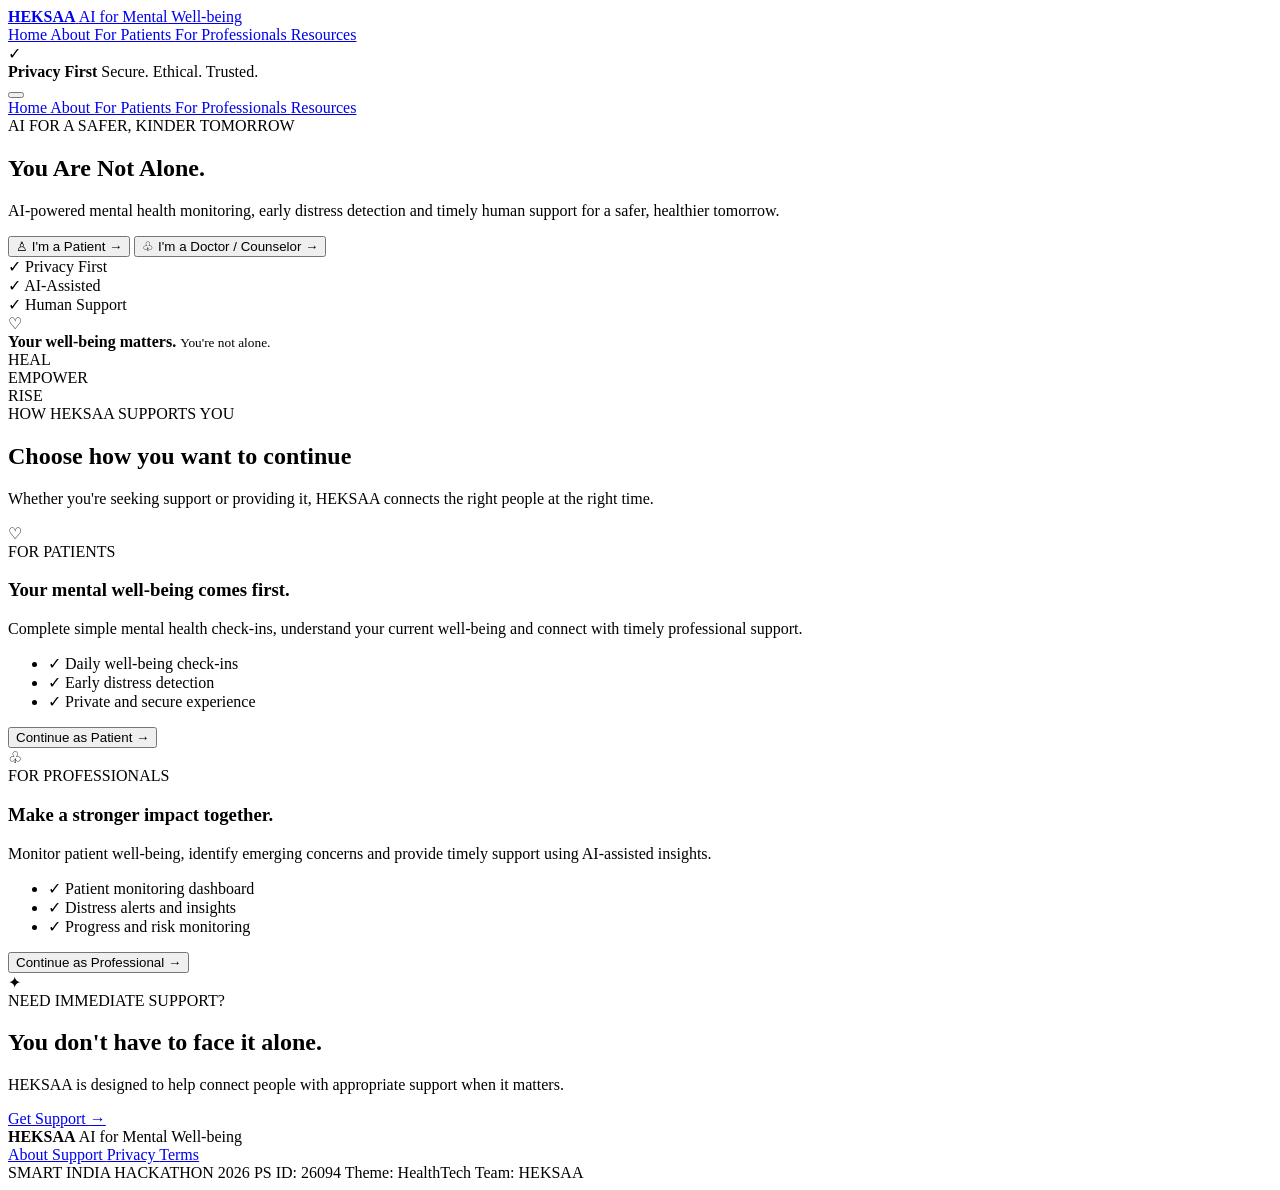
==== index.html @ cf3065b9 "Add main HTML structure for HEKSAA application This HTML file serves as the main structure for the H" ====
<!DOCTYPE html>
<html lang="en">
<head>
    <meta charset="UTF-8">

    <meta
        name="viewport"
        content="width=device-width, initial-scale=1.0">

    <meta
        name="description"
        content="HEKSAA - AI-powered mental health monitoring and timely support.">

    <meta name="theme-color" content="#08745d">

    <title>HEKSAA | AI for Mental Well-being</title>

    <link rel="stylesheet" href="index.css">
</head>

<body>

    <!-- =====================================================
         HEADER
    ====================================================== -->

    <header class="site-header">

        <a href="index.html" class="brand">

            <div class="brand-logo" aria-hidden="true">
                <span class="leaf leaf-one"></span>
                <span class="leaf leaf-two"></span>
                <span class="leaf leaf-three"></span>
                <span class="leaf leaf-four"></span>
            </div>

            <div class="brand-text">
                <strong>HEKSAA</strong>
                <span>AI for Mental Well-being</span>
            </div>

        </a>


        <nav class="desktop-nav" aria-label="Main navigation">

            <a href="index.html" class="active">
                Home
            </a>

            <a href="about.html">
                About
            </a>

            <a href="#roles">
                For Patients
            </a>

            <a href="#roles">
                For Professionals
            </a>

            <a href="#support">
                Resources
            </a>

        </nav>


        <div class="privacy-badge">

            <div class="shield">
                ✓
            </div>

            <div>
                <strong>Privacy First</strong>
                <span>Secure. Ethical. Trusted.</span>
            </div>

        </div>


        <button
            class="mobile-menu-button"
            id="mobileMenuButton"
            type="button"
            aria-label="Open navigation"
            aria-expanded="false">

            <span></span>
            <span></span>
            <span></span>

        </button>

    </header>


    <!-- =====================================================
         MOBILE NAVIGATION
    ====================================================== -->

    <div class="mobile-nav" id="mobileNav">

        <a href="index.html">
            Home
        </a>

        <a href="about.html">
            About
        </a>

        <a href="#roles" data-mobile-role="patient">
            For Patients
        </a>

        <a href="#roles" data-mobile-role="doctor">
            For Professionals
        </a>

        <a href="#support">
            Resources
        </a>

    </div>


    <!-- =====================================================
         HERO
    ====================================================== -->

    <main>

        <section class="hero">

            <!-- Background decoration -->

            <div class="hero-glow glow-one"></div>
            <div class="hero-glow glow-two"></div>
            <div class="hero-glow glow-three"></div>


            <div class="hero-content">

                <div class="eyebrow">
                    AI FOR A SAFER, KINDER TOMORROW
                </div>


                <h1>
                    You Are
                    <span>Not Alone.</span>
                </h1>


                <p class="hero-description">

                    AI-powered mental health monitoring,
                    early distress detection and timely
                    human support for a safer,
                    healthier tomorrow.

                </p>


                <div class="hero-actions">

                    <button
                        type="button"
                        class="primary-button"
                        id="patientButton">

                        <span class="button-icon">♙</span>

                        <span>
                            I'm a Patient
                        </span>

                        <span class="button-arrow">→</span>

                    </button>


                    <button
                        type="button"
                        class="secondary-button"
                        id="doctorButton">

                        <span class="button-icon">♧</span>

                        <span>
                            I'm a Doctor / Counselor
                        </span>

                        <span class="button-arrow">→</span>

                    </button>

                </div>


                <div class="trust-row">

                    <div class="trust-item">
                        <span class="trust-icon">✓</span>
                        <span>Privacy First</span>
                    </div>

                    <div class="trust-item">
                        <span class="trust-icon">✓</span>
                        <span>AI-Assisted</span>
                    </div>

                    <div class="trust-item">
                        <span class="trust-icon">✓</span>
                        <span>Human Support</span>
                    </div>

                </div>

            </div>


            <!-- =================================================
                 VISUAL AREA
            ================================================== -->

            <div class="hero-visual">

                <div class="sun"></div>

                <div class="mountain mountain-back"></div>
                <div class="mountain mountain-middle"></div>
                <div class="mountain mountain-front"></div>


                <div class="lake"></div>


                <!-- Tree -->

                <div class="tree">

                    <div class="tree-trunk"></div>

                    <div class="tree-crown crown-one"></div>
                    <div class="tree-crown crown-two"></div>
                    <div class="tree-crown crown-three"></div>
                    <div class="tree-crown crown-four"></div>
                    <div class="tree-crown crown-five"></div>

                </div>


                <!-- Person -->

                <div class="person">

                    <div class="person-head"></div>

                    <div class="person-body"></div>

                    <div class="person-leg leg-one"></div>
                    <div class="person-leg leg-two"></div>

                </div>


                <!-- Floating message -->

                <div class="visual-message">

                    <span class="message-icon">
                        ♡
                    </span>

                    <div>
                        <strong>
                            Your well-being matters.
                        </strong>

                        <small>
                            You're not alone.
                        </small>
                    </div>

                </div>


                <!-- Vertical words -->

                <div class="visual-words">
                    HEAL<br>
                    EMPOWER<br>
                    RISE

                    <span></span>
                </div>

            </div>

        </section>


        <!-- =====================================================
             ROLE SECTION
        ====================================================== -->

        <section class="roles-section" id="roles">

            <div class="section-heading">

                <span>
                    HOW HEKSAA SUPPORTS YOU
                </span>

                <h2>
                    Choose how you want to continue
                </h2>

                <p>
                    Whether you're seeking support or providing it,
                    HEKSAA connects the right people at the right time.
                </p>

            </div>


            <div class="role-cards">

                <!-- Patient -->

                <article class="role-card patient-card">

                    <div class="role-card-icon">
                        ♡
                    </div>

                    <div class="role-card-content">

                        <span class="role-label">
                            FOR PATIENTS
                        </span>

                        <h3>
                            Your mental well-being comes first.
                        </h3>

                        <p>
                            Complete simple mental health check-ins,
                            understand your current well-being and
                            connect with timely professional support.
                        </p>

                        <ul>

                            <li>
                                <span>✓</span>
                                Daily well-being check-ins
                            </li>

                            <li>
                                <span>✓</span>
                                Early distress detection
                            </li>

                            <li>
                                <span>✓</span>
                                Private and secure experience
                            </li>

                        </ul>

                        <button
                            type="button"
                            class="card-button patient-card-button">

                            Continue as Patient
                            <span>→</span>

                        </button>

                    </div>

                </article>


                <!-- Doctor -->

                <article class="role-card doctor-card">

                    <div class="role-card-icon">
                        ♧
                    </div>

                    <div class="role-card-content">

                        <span class="role-label">
                            FOR PROFESSIONALS
                        </span>

                        <h3>
                            Make a stronger impact together.
                        </h3>

                        <p>
                            Monitor patient well-being, identify
                            emerging concerns and provide timely
                            support using AI-assisted insights.
                        </p>

                        <ul>

                            <li>
                                <span>✓</span>
                                Patient monitoring dashboard
                            </li>

                            <li>
                                <span>✓</span>
                                Distress alerts and insights
                            </li>

                            <li>
                                <span>✓</span>
                                Progress and risk monitoring
                            </li>

                        </ul>

                        <button
                            type="button"
                            class="card-button doctor-card-button">

                            Continue as Professional
                            <span>→</span>

                        </button>

                    </div>

                </article>

            </div>

        </section>


        <!-- =====================================================
             SUPPORT STRIP
        ====================================================== -->

        <section class="support-section" id="support">

            <div class="support-content">

                <div class="support-icon">
                    ✦
                </div>

                <div>

                    <span>
                        NEED IMMEDIATE SUPPORT?
                    </span>

                    <h2>
                        You don't have to face it alone.
                    </h2>

                    <p>
                        HEKSAA is designed to help connect people
                        with appropriate support when it matters.
                    </p>

                </div>

            </div>


            <a
                href="help.html"
                class="support-button">

                Get Support
                <span>→</span>

            </a>

        </section>

    </main>


    <!-- =====================================================
         FOOTER
    ====================================================== -->

    <footer class="site-footer">

        <div class="footer-main">

            <div class="footer-brand">

                <div class="small-logo">
                    <span class="leaf leaf-one"></span>
                    <span class="leaf leaf-two"></span>
                    <span class="leaf leaf-three"></span>
                    <span class="leaf leaf-four"></span>
                </div>

                <div>
                    <strong>HEKSAA</strong>
                    <span>AI for Mental Well-being</span>
                </div>

            </div>


            <div class="footer-links">

                <a href="about.html">
                    About
                </a>

                <a href="help.html">
                    Support
                </a>

                <a href="privacy.html">
                    Privacy
                </a>

                <a href="#">
                    Terms
                </a>

            </div>

        </div>


        <div class="footer-bottom">

            <span>
                SMART INDIA HACKATHON 2026
            </span>

            <i></i>

            <span>
                PS ID: 26094
            </span>

            <i></i>

            <span>
                Theme: HealthTech
            </span>

            <i></i>

            <span>
                Team: HEKSAA
            </span>

        </div>

    </footer>


    <script src="index.js"></script>

</body>
</html>
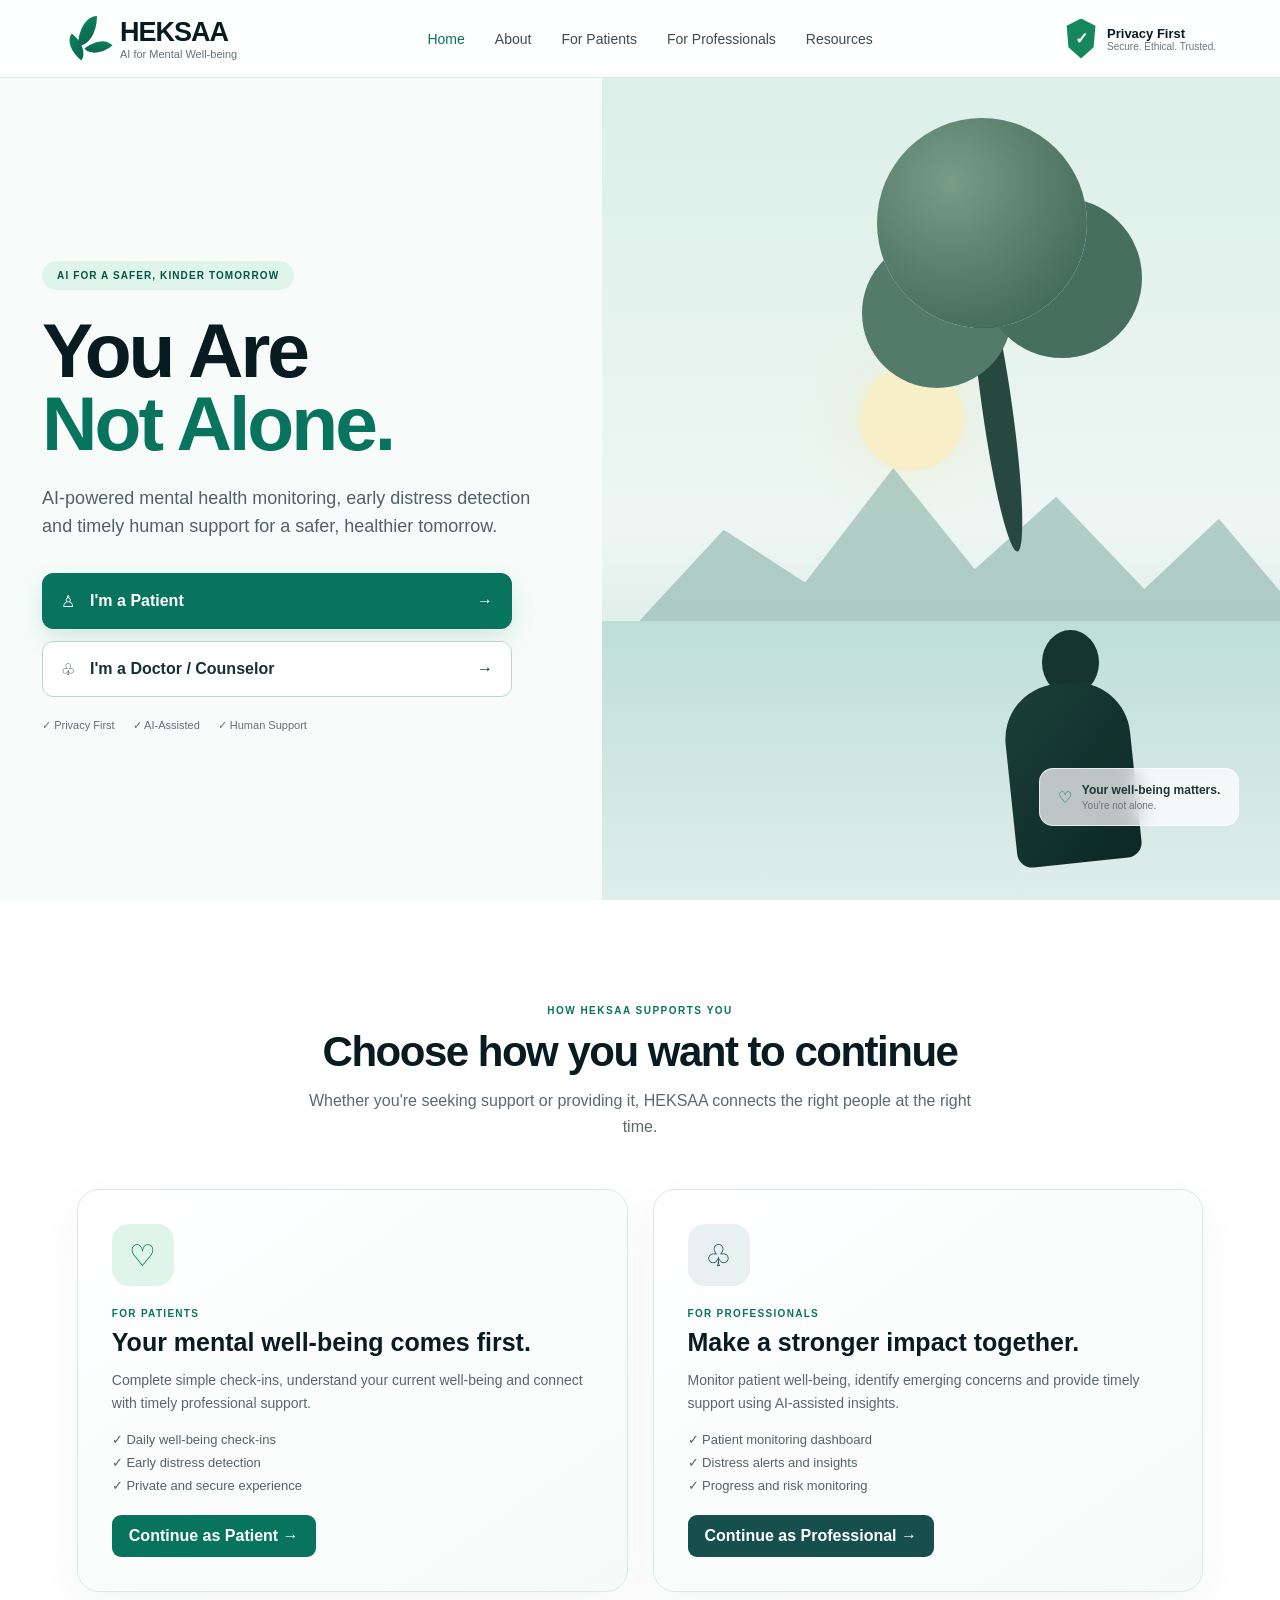
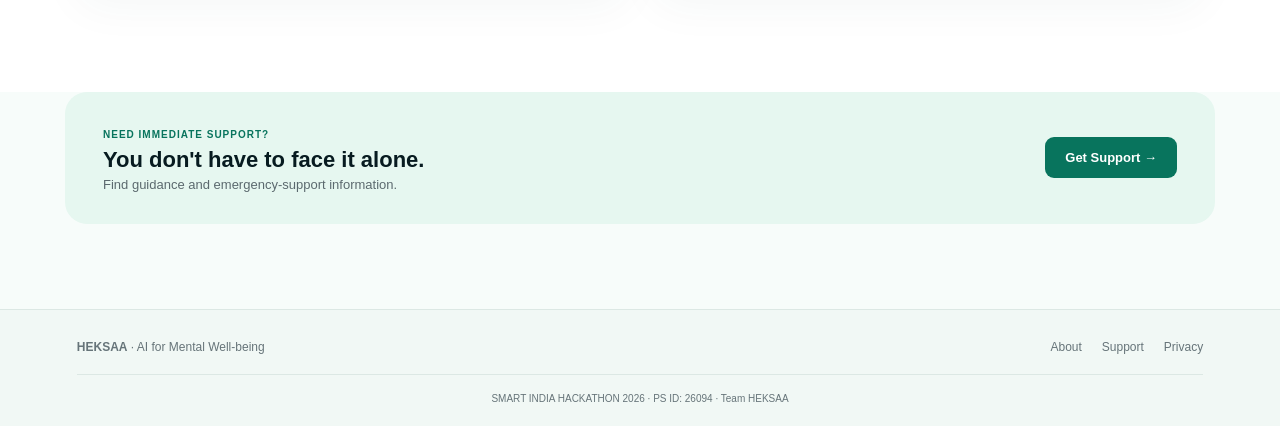
==== commit 925a93d4: "Add files via upload" ====
--- a/index.html
+++ b/index.html
@@ -1,577 +1,39 @@
 <!DOCTYPE html>
 <html lang="en">
 <head>
-    <meta charset="UTF-8">
-
-    <meta
-        name="viewport"
-        content="width=device-width, initial-scale=1.0">
-
-    <meta
-        name="description"
-        content="HEKSAA - AI-powered mental health monitoring and timely support.">
-
-    <meta name="theme-color" content="#08745d">
-
-    <title>HEKSAA | AI for Mental Well-being</title>
-
-    <link rel="stylesheet" href="index.css">
+<meta charset="UTF-8"><meta name="viewport" content="width=device-width,initial-scale=1.0">
+<meta name="description" content="HEKSAA - AI-powered mental health monitoring and timely support.">
+<title>HEKSAA | AI for Mental Well-being</title>
+<link rel="stylesheet" href="index.css">
 </head>
-
 <body>
-
-    <!-- =====================================================
-         HEADER
-    ====================================================== -->
-
-    <header class="site-header">
-
-        <a href="index.html" class="brand">
-
-            <div class="brand-logo" aria-hidden="true">
-                <span class="leaf leaf-one"></span>
-                <span class="leaf leaf-two"></span>
-                <span class="leaf leaf-three"></span>
-                <span class="leaf leaf-four"></span>
-            </div>
-
-            <div class="brand-text">
-                <strong>HEKSAA</strong>
-                <span>AI for Mental Well-being</span>
-            </div>
-
-        </a>
-
-
-        <nav class="desktop-nav" aria-label="Main navigation">
-
-            <a href="index.html" class="active">
-                Home
-            </a>
-
-            <a href="about.html">
-                About
-            </a>
-
-            <a href="#roles">
-                For Patients
-            </a>
-
-            <a href="#roles">
-                For Professionals
-            </a>
-
-            <a href="#support">
-                Resources
-            </a>
-
-        </nav>
-
-
-        <div class="privacy-badge">
-
-            <div class="shield">
-                ✓
-            </div>
-
-            <div>
-                <strong>Privacy First</strong>
-                <span>Secure. Ethical. Trusted.</span>
-            </div>
-
-        </div>
-
-
-        <button
-            class="mobile-menu-button"
-            id="mobileMenuButton"
-            type="button"
-            aria-label="Open navigation"
-            aria-expanded="false">
-
-            <span></span>
-            <span></span>
-            <span></span>
-
-        </button>
-
-    </header>
-
-
-    <!-- =====================================================
-         MOBILE NAVIGATION
-    ====================================================== -->
-
-    <div class="mobile-nav" id="mobileNav">
-
-        <a href="index.html">
-            Home
-        </a>
-
-        <a href="about.html">
-            About
-        </a>
-
-        <a href="#roles" data-mobile-role="patient">
-            For Patients
-        </a>
-
-        <a href="#roles" data-mobile-role="doctor">
-            For Professionals
-        </a>
-
-        <a href="#support">
-            Resources
-        </a>
-
-    </div>
-
-
-    <!-- =====================================================
-         HERO
-    ====================================================== -->
-
-    <main>
-
-        <section class="hero">
-
-            <!-- Background decoration -->
-
-            <div class="hero-glow glow-one"></div>
-            <div class="hero-glow glow-two"></div>
-            <div class="hero-glow glow-three"></div>
-
-
-            <div class="hero-content">
-
-                <div class="eyebrow">
-                    AI FOR A SAFER, KINDER TOMORROW
-                </div>
-
-
-                <h1>
-                    You Are
-                    <span>Not Alone.</span>
-                </h1>
-
-
-                <p class="hero-description">
-
-                    AI-powered mental health monitoring,
-                    early distress detection and timely
-                    human support for a safer,
-                    healthier tomorrow.
-
-                </p>
-
-
-                <div class="hero-actions">
-
-                    <button
-                        type="button"
-                        class="primary-button"
-                        id="patientButton">
-
-                        <span class="button-icon">♙</span>
-
-                        <span>
-                            I'm a Patient
-                        </span>
-
-                        <span class="button-arrow">→</span>
-
-                    </button>
-
-
-                    <button
-                        type="button"
-                        class="secondary-button"
-                        id="doctorButton">
-
-                        <span class="button-icon">♧</span>
-
-                        <span>
-                            I'm a Doctor / Counselor
-                        </span>
-
-                        <span class="button-arrow">→</span>
-
-                    </button>
-
-                </div>
-
-
-                <div class="trust-row">
-
-                    <div class="trust-item">
-                        <span class="trust-icon">✓</span>
-                        <span>Privacy First</span>
-                    </div>
-
-                    <div class="trust-item">
-                        <span class="trust-icon">✓</span>
-                        <span>AI-Assisted</span>
-                    </div>
-
-                    <div class="trust-item">
-                        <span class="trust-icon">✓</span>
-                        <span>Human Support</span>
-                    </div>
-
-                </div>
-
-            </div>
-
-
-            <!-- =================================================
-                 VISUAL AREA
-            ================================================== -->
-
-            <div class="hero-visual">
-
-                <div class="sun"></div>
-
-                <div class="mountain mountain-back"></div>
-                <div class="mountain mountain-middle"></div>
-                <div class="mountain mountain-front"></div>
-
-
-                <div class="lake"></div>
-
-
-                <!-- Tree -->
-
-                <div class="tree">
-
-                    <div class="tree-trunk"></div>
-
-                    <div class="tree-crown crown-one"></div>
-                    <div class="tree-crown crown-two"></div>
-                    <div class="tree-crown crown-three"></div>
-                    <div class="tree-crown crown-four"></div>
-                    <div class="tree-crown crown-five"></div>
-
-                </div>
-
-
-                <!-- Person -->
-
-                <div class="person">
-
-                    <div class="person-head"></div>
-
-                    <div class="person-body"></div>
-
-                    <div class="person-leg leg-one"></div>
-                    <div class="person-leg leg-two"></div>
-
-                </div>
-
-
-                <!-- Floating message -->
-
-                <div class="visual-message">
-
-                    <span class="message-icon">
-                        ♡
-                    </span>
-
-                    <div>
-                        <strong>
-                            Your well-being matters.
-                        </strong>
-
-                        <small>
-                            You're not alone.
-                        </small>
-                    </div>
-
-                </div>
-
-
-                <!-- Vertical words -->
-
-                <div class="visual-words">
-                    HEAL<br>
-                    EMPOWER<br>
-                    RISE
-
-                    <span></span>
-                </div>
-
-            </div>
-
-        </section>
-
-
-        <!-- =====================================================
-             ROLE SECTION
-        ====================================================== -->
-
-        <section class="roles-section" id="roles">
-
-            <div class="section-heading">
-
-                <span>
-                    HOW HEKSAA SUPPORTS YOU
-                </span>
-
-                <h2>
-                    Choose how you want to continue
-                </h2>
-
-                <p>
-                    Whether you're seeking support or providing it,
-                    HEKSAA connects the right people at the right time.
-                </p>
-
-            </div>
-
-
-            <div class="role-cards">
-
-                <!-- Patient -->
-
-                <article class="role-card patient-card">
-
-                    <div class="role-card-icon">
-                        ♡
-                    </div>
-
-                    <div class="role-card-content">
-
-                        <span class="role-label">
-                            FOR PATIENTS
-                        </span>
-
-                        <h3>
-                            Your mental well-being comes first.
-                        </h3>
-
-                        <p>
-                            Complete simple mental health check-ins,
-                            understand your current well-being and
-                            connect with timely professional support.
-                        </p>
-
-                        <ul>
-
-                            <li>
-                                <span>✓</span>
-                                Daily well-being check-ins
-                            </li>
-
-                            <li>
-                                <span>✓</span>
-                                Early distress detection
-                            </li>
-
-                            <li>
-                                <span>✓</span>
-                                Private and secure experience
-                            </li>
-
-                        </ul>
-
-                        <button
-                            type="button"
-                            class="card-button patient-card-button">
-
-                            Continue as Patient
-                            <span>→</span>
-
-                        </button>
-
-                    </div>
-
-                </article>
-
-
-                <!-- Doctor -->
-
-                <article class="role-card doctor-card">
-
-                    <div class="role-card-icon">
-                        ♧
-                    </div>
-
-                    <div class="role-card-content">
-
-                        <span class="role-label">
-                            FOR PROFESSIONALS
-                        </span>
-
-                        <h3>
-                            Make a stronger impact together.
-                        </h3>
-
-                        <p>
-                            Monitor patient well-being, identify
-                            emerging concerns and provide timely
-                            support using AI-assisted insights.
-                        </p>
-
-                        <ul>
-
-                            <li>
-                                <span>✓</span>
-                                Patient monitoring dashboard
-                            </li>
-
-                            <li>
-                                <span>✓</span>
-                                Distress alerts and insights
-                            </li>
-
-                            <li>
-                                <span>✓</span>
-                                Progress and risk monitoring
-                            </li>
-
-                        </ul>
-
-                        <button
-                            type="button"
-                            class="card-button doctor-card-button">
-
-                            Continue as Professional
-                            <span>→</span>
-
-                        </button>
-
-                    </div>
-
-                </article>
-
-            </div>
-
-        </section>
-
-
-        <!-- =====================================================
-             SUPPORT STRIP
-        ====================================================== -->
-
-        <section class="support-section" id="support">
-
-            <div class="support-content">
-
-                <div class="support-icon">
-                    ✦
-                </div>
-
-                <div>
-
-                    <span>
-                        NEED IMMEDIATE SUPPORT?
-                    </span>
-
-                    <h2>
-                        You don't have to face it alone.
-                    </h2>
-
-                    <p>
-                        HEKSAA is designed to help connect people
-                        with appropriate support when it matters.
-                    </p>
-
-                </div>
-
-            </div>
-
-
-            <a
-                href="help.html"
-                class="support-button">
-
-                Get Support
-                <span>→</span>
-
-            </a>
-
-        </section>
-
-    </main>
-
-
-    <!-- =====================================================
-         FOOTER
-    ====================================================== -->
-
-    <footer class="site-footer">
-
-        <div class="footer-main">
-
-            <div class="footer-brand">
-
-                <div class="small-logo">
-                    <span class="leaf leaf-one"></span>
-                    <span class="leaf leaf-two"></span>
-                    <span class="leaf leaf-three"></span>
-                    <span class="leaf leaf-four"></span>
-                </div>
-
-                <div>
-                    <strong>HEKSAA</strong>
-                    <span>AI for Mental Well-being</span>
-                </div>
-
-            </div>
-
-
-            <div class="footer-links">
-
-                <a href="about.html">
-                    About
-                </a>
-
-                <a href="help.html">
-                    Support
-                </a>
-
-                <a href="privacy.html">
-                    Privacy
-                </a>
-
-                <a href="#">
-                    Terms
-                </a>
-
-            </div>
-
-        </div>
-
-
-        <div class="footer-bottom">
-
-            <span>
-                SMART INDIA HACKATHON 2026
-            </span>
-
-            <i></i>
-
-            <span>
-                PS ID: 26094
-            </span>
-
-            <i></i>
-
-            <span>
-                Theme: HealthTech
-            </span>
-
-            <i></i>
-
-            <span>
-                Team: HEKSAA
-            </span>
-
-        </div>
-
-    </footer>
-
-
-    <script src="index.js"></script>
-
-</body>
-</html>
+<header class="site-header">
+<a href="index.html" class="brand"><div class="brand-logo"><span class="leaf l1"></span><span class="leaf l2"></span><span class="leaf l3"></span></div><div><strong>HEKSAA</strong><small>AI for Mental Well-being</small></div></a>
+<nav><a class="active" href="index.html">Home</a><a href="about.html">About</a><a href="#roles">For Patients</a><a href="#roles">For Professionals</a><a href="help.html">Resources</a></nav>
+<div class="privacy"><b>✓</b><span><strong>Privacy First</strong><small>Secure. Ethical. Trusted.</small></span></div>
+<button class="menu" id="menu">☰</button>
+</header>
+<div class="mobile-nav" id="mobileNav"><a href="index.html">Home</a><a href="about.html">About</a><a href="#roles">For Patients</a><a href="#roles">For Professionals</a><a href="help.html">Resources</a></div>
+<main>
+<section class="hero">
+<div class="hero-copy">
+<span class="eyebrow">AI FOR A SAFER, KINDER TOMORROW</span>
+<h1>You Are <span>Not Alone.</span></h1>
+<p>AI-powered mental health monitoring, early distress detection and timely human support for a safer, healthier tomorrow.</p>
+<div class="hero-actions"><button id="patientBtn">♙ <span>I'm a Patient</span> →</button><button id="doctorBtn">♧ <span>I'm a Doctor / Counselor</span> →</button></div>
+<div class="trust"><span>✓ Privacy First</span><span>✓ AI-Assisted</span><span>✓ Human Support</span></div>
+</div>
+<div class="hero-art"><div class="sun"></div><div class="mountains"></div><div class="lake"></div><div class="tree"></div><div class="person"></div><div class="message">♡ <span><b>Your well-being matters.</b><small>You're not alone.</small></span></div></div>
+</section>
+<section class="roles" id="roles">
+<div class="heading"><span>HOW HEKSAA SUPPORTS YOU</span><h2>Choose how you want to continue</h2><p>Whether you're seeking support or providing it, HEKSAA connects the right people at the right time.</p></div>
+<div class="cards">
+<article><div class="icon">♡</div><span>FOR PATIENTS</span><h3>Your mental well-being comes first.</h3><p>Complete simple check-ins, understand your current well-being and connect with timely professional support.</p><ul><li>✓ Daily well-being check-ins</li><li>✓ Early distress detection</li><li>✓ Private and secure experience</li></ul><button class="patientBtn">Continue as Patient →</button></article>
+<article><div class="icon pro">♧</div><span>FOR PROFESSIONALS</span><h3>Make a stronger impact together.</h3><p>Monitor patient well-being, identify emerging concerns and provide timely support using AI-assisted insights.</p><ul><li>✓ Patient monitoring dashboard</li><li>✓ Distress alerts and insights</li><li>✓ Progress and risk monitoring</li></ul><button class="doctorBtn">Continue as Professional →</button></article>
+</div>
+</section>
+<section class="support"><div><span>NEED IMMEDIATE SUPPORT?</span><h2>You don't have to face it alone.</h2><p>Find guidance and emergency-support information.</p></div><a href="help.html">Get Support →</a></section>
+</main>
+<footer><div><b>HEKSAA</b> · AI for Mental Well-being</div><div><a href="about.html">About</a><a href="help.html">Support</a><a href="privacy.html">Privacy</a></div><small>SMART INDIA HACKATHON 2026 · PS ID: 26094 · Team HEKSAA</small></footer>
+<script src="index.js"></script>
+</body></html>
--- a/index.css
+++ b/index.css
@@ -0,0 +1 @@
+*{box-sizing:border-box;margin:0;padding:0}html{scroll-behavior:smooth}body{font-family:Inter,Segoe UI,Arial,sans-serif;color:#071b20;background:#f7fcfa}a{text-decoration:none;color:inherit}button{font:inherit;cursor:pointer}.site-header{height:78px;padding:0 5%;display:flex;align-items:center;justify-content:space-between;background:#ffffffdd;backdrop-filter:blur(15px);border-bottom:1px solid #dce9e4;position:relative;z-index:10}.brand{display:flex;align-items:center;gap:10px}.brand-logo{width:46px;height:46px;position:relative}.leaf{position:absolute;width:19px;height:30px;background:linear-gradient(150deg,#0b8b60,#075c4b);border-radius:100% 0 100% 0}.l1{left:14px;top:0}.l2{left:3px;top:16px;transform:rotate(-52deg) scale(.8)}.l3{right:2px;top:16px;transform:rotate(52deg) scale(.8)}.brand strong{display:block;font-size:27px;letter-spacing:-1px}.brand small{display:block;font-size:11px;color:#647278}nav{display:flex;gap:30px;font-size:14px;color:#3d4c51}nav a:hover,nav .active{color:#08745d}.privacy{display:flex;align-items:center;gap:8px}.privacy>b{display:grid;place-items:center;width:36px;height:40px;background:#16865d;color:#fff;clip-path:polygon(50% 0,90% 18%,85% 72%,50% 100%,15% 72%,10% 18%)}.privacy strong,.privacy small{display:block}.privacy strong{font-size:13px}.privacy small{font-size:10px;color:#69777c}.menu{display:none;border:0;background:transparent;font-size:25px}.mobile-nav{display:none}.hero{min-height:calc(100vh - 78px);display:grid;grid-template-columns:47% 53%;overflow:hidden}.hero-copy{padding:95px 7% 80px;align-self:center;position:relative;z-index:3}.eyebrow{display:inline-block;padding:9px 15px;border-radius:30px;background:#dff5ec;color:#075344;font-size:10px;font-weight:800;letter-spacing:1.1px}.hero h1{font-size:clamp(52px,6vw,78px);line-height:.95;letter-spacing:-3px;margin-top:24px}.hero h1 span{display:block;color:#08745d}.hero-copy>p{max-width:570px;margin-top:24px;color:#526167;font-size:18px;line-height:1.6}.hero-actions{display:grid;gap:12px;max-width:470px;margin-top:32px}.hero-actions button{height:56px;border-radius:11px;border:1px solid #b8d8cd;padding:0 18px;display:flex;align-items:center;gap:15px}.hero-actions button span{flex:1;text-align:left;font-weight:700}.hero-actions button:first-child{background:#08745d;color:white;border-color:#08745d;box-shadow:0 10px 25px #08745d25}.hero-actions button:last-child{background:#fff;color:#173036}.trust{display:flex;gap:18px;flex-wrap:wrap;margin-top:22px;color:#617075;font-size:11px}.hero-art{position:relative;overflow:hidden;background:linear-gradient(180deg,#dcefe9,#edf6f2 55%,#bdd7d1);min-height:600px}.sun{position:absolute;width:105px;height:105px;border-radius:50%;left:38%;top:35%;background:#ffedb4aa;box-shadow:0 0 60px #ffe49b55}.mountains{position:absolute;left:0;right:0;bottom:29%;height:220px;background:#91b8ae;clip-path:polygon(0 100%,18% 40%,30% 64%,43% 12%,55% 58%,67% 25%,80% 67%,91% 35%,100% 68%,100% 100%);opacity:.65}.lake{position:absolute;left:0;right:0;bottom:0;height:34%;background:linear-gradient(#bfded8,#dfeeea)}.tree{position:absolute;right:27%;top:3%;width:220px;height:450px}.tree:before{content:"";position:absolute;bottom:0;left:48%;width:30px;height:65%;background:#27483e;border-radius:50%;transform:rotate(-8deg)}.tree:after{content:"";position:absolute;inset:15px 0 auto;width:210px;height:210px;border-radius:50%;background:radial-gradient(circle at 35% 30%,#789c86,#355f4e);box-shadow:80px 55px 0 -25px #466f5f,-45px 90px 0 -30px #527b69}.person{position:absolute;right:20%;bottom:0;width:150px;height:270px}.person:before{content:"";position:absolute;top:0;right:45px;width:57px;height:65px;border-radius:50%;background:#17352f}.person:after{content:"";position:absolute;top:53px;right:10px;width:125px;height:180px;border-radius:55px 55px 15px 15px;background:linear-gradient(135deg,#1b4038,#0c2824);transform:rotate(-6deg)}.message{position:absolute;right:6%;bottom:9%;z-index:5;display:flex;gap:10px;align-items:center;padding:14px 18px;background:#ffffffb8;backdrop-filter:blur(10px);border:1px solid #ffffffaa;border-radius:14px;color:#08745d}.message span{display:flex;flex-direction:column;color:#21353a;font-size:12px}.message small{color:#68777b;margin-top:3px}.roles{padding:100px 6%;background:#fff}.heading{text-align:center;max-width:680px;margin:0 auto 50px}.heading>span{font-size:10px;font-weight:800;color:#08745d;letter-spacing:1.5px}.heading h2{font-size:42px;letter-spacing:-1.5px;margin-top:10px}.heading p{color:#5b696e;margin-top:12px;line-height:1.6}.cards{max-width:1150px;margin:auto;display:grid;grid-template-columns:1fr 1fr;gap:25px}.cards article{padding:34px;border:1px solid #dce9e4;border-radius:22px;background:linear-gradient(145deg,#fff,#f5fbf9);box-shadow:0 15px 45px #14463a0b}.cards .icon{width:62px;height:62px;border-radius:17px;display:grid;place-items:center;background:#dff5ec;color:#08745d;font-size:30px}.cards .pro{background:#e8f0f1;color:#164c50}.cards article>span{display:block;color:#08745d;font-size:10px;font-weight:800;letter-spacing:1.3px;margin-top:22px}.cards h3{font-size:25px;margin-top:9px}.cards p{color:#58676c;line-height:1.6;font-size:14px;margin-top:12px}.cards ul{list-style:none;margin-top:18px;display:grid;gap:8px;color:#536267;font-size:13px}.cards button{margin-top:22px;padding:12px 17px;border:0;border-radius:9px;background:#08745d;color:#fff;font-weight:700}.cards article:last-child button{background:#164f4e}.support{max-width:1150px;margin:0 auto;padding:32px 38px;border-radius:22px;background:#e6f7f0;display:flex;align-items:center;justify-content:space-between;gap:20px}.support span{font-size:10px;font-weight:800;color:#08745d;letter-spacing:1px}.support h2{font-size:22px;margin-top:5px}.support p{font-size:13px;color:#5b696e;margin-top:4px}.support a{padding:13px 20px;background:#08745d;color:#fff;border-radius:9px;font-weight:700;font-size:13px}footer{margin-top:85px;padding:30px 6% 22px;background:#f1f8f5;border-top:1px solid #dce8e4;display:flex;flex-wrap:wrap;justify-content:space-between;gap:20px;color:#667479;font-size:12px}footer a{margin-left:20px}footer small{width:100%;text-align:center;padding-top:18px;border-top:1px solid #dce8e4;font-size:10px}@media(max-width:850px){nav,.privacy{display:none}.menu{display:block}.hero{display:flex;flex-direction:column}.hero-copy{padding:65px 22px 45px}.hero-art{min-height:430px}.cards{grid-template-columns:1fr}.roles{padding:70px 20px}.support{margin:0 20px;flex-direction:column;align-items:flex-start}.support a{width:100%;text-align:center}footer{padding:30px 20px}}@media(max-width:520px){.brand strong{font-size:23px}.brand small{font-size:9px}.hero h1{font-size:43px}.hero-copy>p{font-size:15px}.hero-art{min-height:370px}.tree{right:-5%;transform:scale(.72);transform-origin:bottom right}.person{right:10%;transform:scale(.72);transform-origin:bottom center}.message{right:4%;bottom:6%;padding:10px}.heading h2{font-size:31px}.cards article{padding:25px}.support{padding:23px}footer{flex-direction:column}footer div:nth-child(2){display:flex;gap:15px}footer a{margin:0}}
